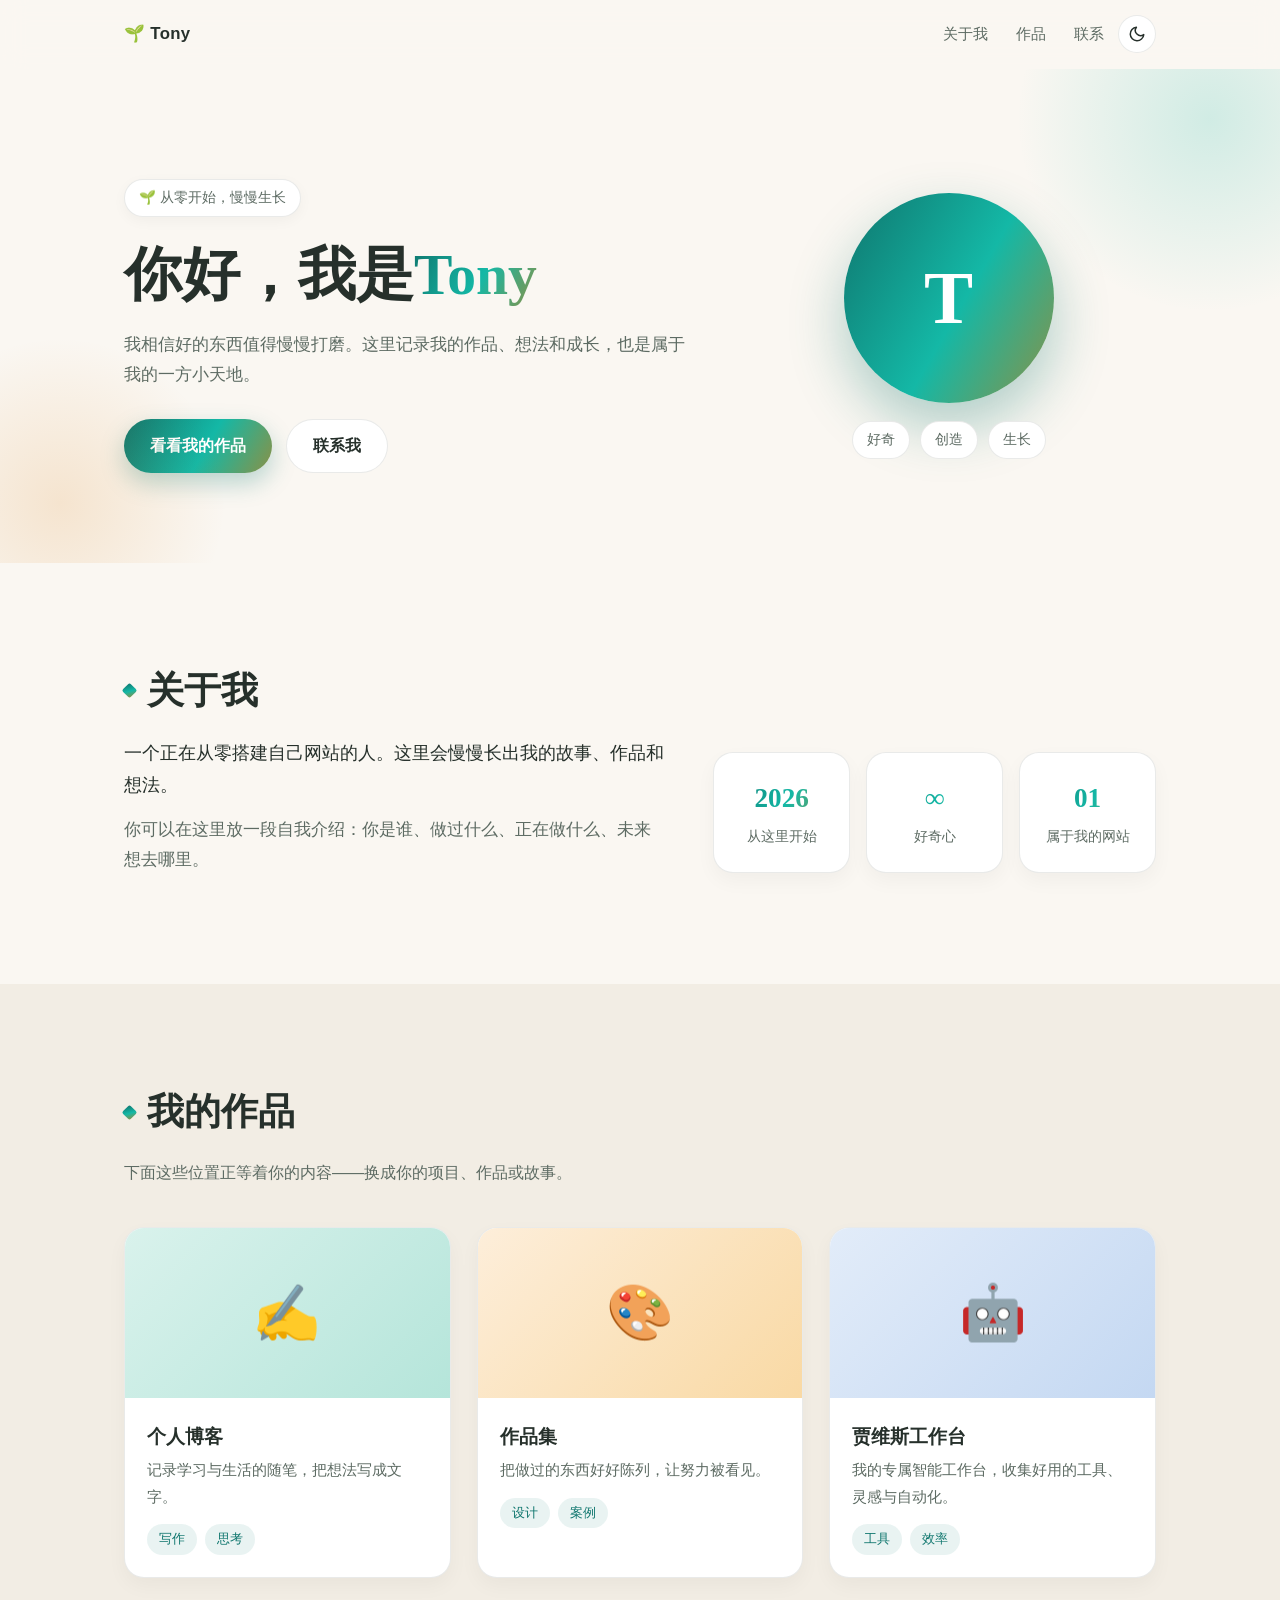
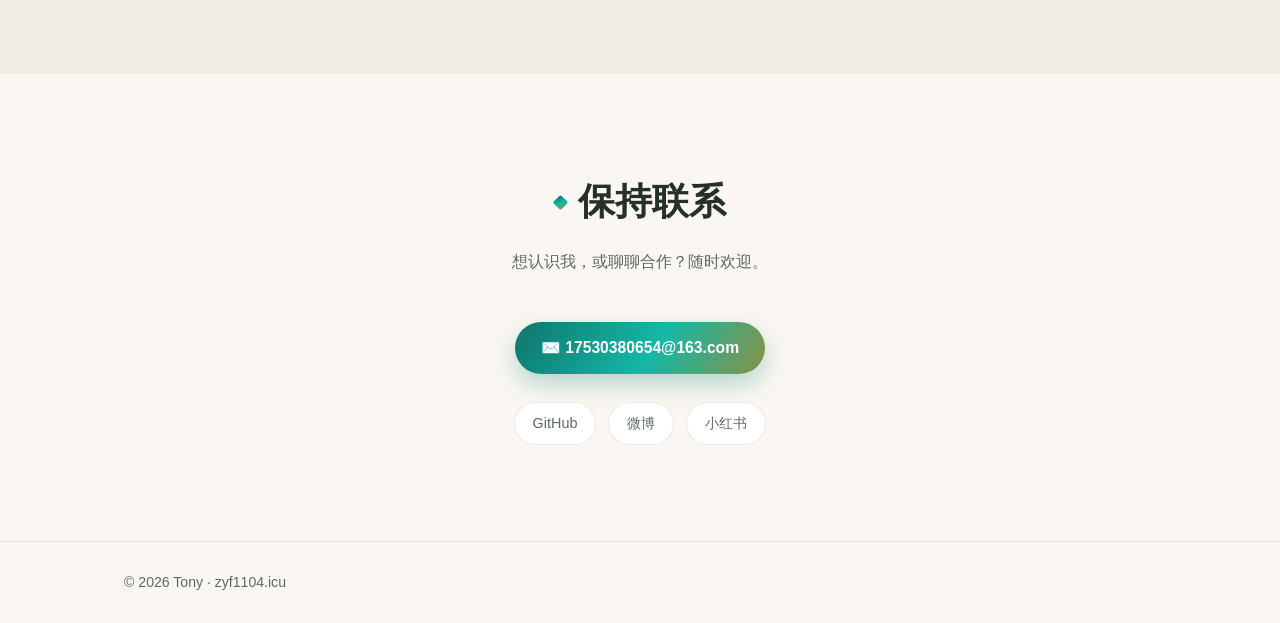
==== index.html @ 79e3e593 "init: Tony personal website" ====
<!DOCTYPE html>
<html lang="zh-CN">
<head>
  <meta charset="UTF-8" />
  <meta name="viewport" content="width=device-width, initial-scale=1.0" />
  <title>Tony · 个人主页</title>
  <meta name="description" content="你好，我是 Tony。这里是我的个人主页，记录作品、想法与成长。" />
  <link rel="icon" href="data:image/svg+xml,<svg xmlns='http://www.w3.org/2000/svg' viewBox='0 0 100 100'><text y='.9em' font-size='90'>🌱</text></svg>" />
  <link rel="stylesheet" href="css/style.css" />
  <script>
    (function () {
      var saved = localStorage.getItem("theme");
      var theme = saved || (window.matchMedia("(prefers-color-scheme: dark)").matches ? "dark" : "light");
      document.documentElement.setAttribute("data-theme", theme);
    })();
  </script>
</head>
<body>
  <header class="site-header">
    <div class="container nav-wrap">
      <a class="brand" id="brand" href="#top">🌱 Tony</a>
      <div class="nav-right">
        <nav class="nav" id="nav">
          <a href="#about">关于我</a>
          <a href="#projects">作品</a>
          <a href="#contact">联系</a>
        </nav>
        <button class="theme-toggle" id="themeToggle" aria-label="切换深浅色" title="切换深浅色">
          <svg class="icon-moon" viewBox="0 0 24 24" fill="none" stroke="currentColor" stroke-width="2" stroke-linecap="round" stroke-linejoin="round"><path d="M21 12.79A9 9 0 1 1 11.21 3 7 7 0 0 0 21 12.79z"/></svg>
          <svg class="icon-sun" viewBox="0 0 24 24" fill="none" stroke="currentColor" stroke-width="2" stroke-linecap="round" stroke-linejoin="round"><circle cx="12" cy="12" r="4"/><path d="M12 2v2M12 20v2M4.93 4.93l1.41 1.41M17.66 17.66l1.41 1.41M2 12h2M20 12h2M4.93 19.07l1.41-1.41M17.66 6.34l1.41-1.41"/></svg>
        </button>
        <button class="nav-toggle" id="navToggle" aria-label="打开菜单" aria-expanded="false">
          <span></span><span></span><span></span>
        </button>
      </div>
    </div>
  </header>

  <main id="top">
    <section class="hero">
      <div class="container hero-inner">
        <div class="hero-text">
          <p class="hero-badge" id="heroBadge">🌱 从零开始，慢慢生长</p>
          <h1 id="heroHeading">你好，我是<span class="gradient-text">Tony</span></h1>
          <p class="hero-sub" id="heroSub">我相信好的东西值得慢慢打磨。这里记录我的作品、想法和成长，也是属于我的一方小天地。</p>
          <div class="hero-actions">
            <a class="btn btn-primary" id="primaryBtn" href="#projects">看看我的作品</a>
            <a class="btn btn-ghost" id="secondaryBtn" href="#contact">联系我</a>
          </div>
        </div>
        <div class="hero-card" aria-hidden="true">
          <div class="monogram" id="monogram">T</div>
          <div class="hero-card-tags" id="heroTags">
            <span>好奇</span><span>创造</span><span>生长</span>
          </div>
        </div>
      </div>
    </section>

    <section id="about" class="section">
      <div class="container">
        <h2 class="section-title reveal" id="aboutTitle">关于我</h2>
        <div class="about-grid">
          <div class="about-text reveal" id="aboutParagraphs">
            <p>一个正在从零搭建自己网站的人。这里会慢慢长出我的故事、作品和想法。</p>
            <p>你可以在这里放一段自我介绍：你是谁、做过什么、正在做什么、未来想去哪里。</p>
          </div>
          <ul class="about-stats reveal" id="aboutStats">
            <li><strong>2026</strong><span>从这里开始</span></li>
            <li><strong>∞</strong><span>好奇心</span></li>
            <li><strong>01</strong><span>属于我的网站</span></li>
          </ul>
        </div>
      </div>
    </section>

    <section id="projects" class="section section-alt">
      <div class="container">
        <h2 class="section-title reveal" id="projectsTitle">我的作品</h2>
        <p class="section-lead reveal" id="projectsLead">下面这些位置正等着你的内容——换成你的项目、作品或故事。</p>
        <div class="projects-grid" id="projectsGrid">
          <article class="project-card reveal">
            <div class="project-cover cover-a">✍️</div>
            <h3>个人博客</h3>
            <p>记录学习与生活的随笔，把想法写成文字。</p>
            <ul class="tags"><li>写作</li><li>思考</li></ul>
          </article>
          <article class="project-card reveal">
            <div class="project-cover cover-b">🎨</div>
            <h3>作品集</h3>
            <p>把做过的东西好好陈列，让努力被看见。</p>
            <ul class="tags"><li>设计</li><li>案例</li></ul>
          </article>
          <article class="project-card reveal">
            <div class="project-cover cover-c">🤖</div>
            <h3>贾维斯工作台</h3>
            <p>我的专属智能工作台，收集好用的工具、灵感与自动化。</p>
            <ul class="tags"><li>工具</li><li>效率</li></ul>
          </article>
        </div>
      </div>
    </section>

    <section id="contact" class="section">
      <div class="container contact-inner">
        <h2 class="section-title reveal" id="contactTitle">保持联系</h2>
        <p class="section-lead reveal" id="contactLead">想认识我，或聊聊合作？随时欢迎。</p>
        <a class="btn btn-primary reveal" id="contactEmail" href="mailto:17530380654@163.com">✉️ 17530380654@163.com</a>
        <div class="socials reveal" id="socials">
          <a href="#" class="chip">GitHub</a>
          <a href="#" class="chip">微博</a>
          <a href="#" class="chip">小红书</a>
        </div>
      </div>
    </section>
  </main>

  <footer class="site-footer">
    <div class="container">
      <p>© <span id="year">2026</span> <span id="copyrightText">Tony · zyf1104.icu</span></p>
      <button class="back-top" id="backTop" aria-label="回到顶部">↑</button>
    </div>
  </footer>

  <script src="js/main.js"></script>
</body>
</html>
---- css/style.css ----
/* ===== 基础 ===== */
* {
  margin: 0;
  padding: 0;
  box-sizing: border-box;
}

:root {
  --bg: #faf7f2;
  --bg-alt: #f2ede4;
  --card: #ffffff;
  --text: #26302b;
  --text-soft: #5d6b63;
  --accent: #0f766e;
  --grad: linear-gradient(120deg, #0f766e 0%, #14b8a6 55%, #d97706 130%);
  --line: rgba(38, 48, 43, 0.1);
  --shadow: 0 18px 45px rgba(38, 48, 43, 0.12);
  --radius: 20px;
  --serif: "Noto Serif SC", "Songti SC", "SimSun", "STSong", serif;
  --sans: "PingFang SC", "Hiragino Sans GB", "Microsoft YaHei", "Noto Sans SC", "Helvetica Neue", Arial, sans-serif;
}

[data-theme="dark"] {
  --bg: #10181a;
  --bg-alt: #162124;
  --card: #1b2729;
  --text: #e8efe9;
  --text-soft: #a8b8ae;
  --line: rgba(232, 239, 233, 0.12);
  --shadow: 0 18px 45px rgba(0, 0, 0, 0.35);
}

html {
  scroll-behavior: smooth;
}

body {
  font-family: var(--sans);
  background: var(--bg);
  color: var(--text);
  line-height: 1.75;
  transition: background 0.3s ease, color 0.3s ease;
}

img {
  max-width: 100%;
  display: block;
}

a {
  color: inherit;
  text-decoration: none;
}

ul {
  list-style: none;
}

::selection {
  background: var(--accent);
  color: #fff;
}

.container {
  max-width: 1080px;
  margin: 0 auto;
  padding: 0 24px;
}

/* ===== 顶部导航 ===== */
.site-header {
  position: sticky;
  top: 0;
  z-index: 50;
  background: color-mix(in srgb, var(--bg) 82%, transparent);
  -webkit-backdrop-filter: blur(12px);
  backdrop-filter: blur(12px);
  border-bottom: 1px solid transparent;
  transition: border-color 0.3s ease, box-shadow 0.3s ease;
}

.site-header.scrolled {
  border-bottom-color: var(--line);
  box-shadow: 0 6px 24px rgba(0, 0, 0, 0.05);
}

.nav-wrap {
  display: flex;
  align-items: center;
  justify-content: space-between;
  height: 68px;
}

.brand {
  font-weight: 700;
  font-size: 1.05rem;
  letter-spacing: 0.02em;
}

.brand:hover {
  color: var(--accent);
}

.nav-right {
  display: flex;
  align-items: center;
  gap: 14px;
}

.nav {
  display: flex;
  gap: 28px;
}

.nav a {
  position: relative;
  font-size: 0.95rem;
  color: var(--text-soft);
  transition: color 0.2s;
}

.nav a:hover {
  color: var(--accent);
}

.nav a::after {
  content: "";
  position: absolute;
  left: 0;
  bottom: -4px;
  width: 0;
  height: 2px;
  border-radius: 2px;
  background: var(--grad);
  transition: width 0.25s ease;
}

.nav a:hover::after {
  width: 100%;
}

.theme-toggle {
  width: 38px;
  height: 38px;
  border-radius: 50%;
  border: 1px solid var(--line);
  background: var(--card);
  color: var(--text);
  display: grid;
  place-items: center;
  cursor: pointer;
  transition: transform 0.2s, border-color 0.2s;
}

.theme-toggle:hover {
  transform: rotate(20deg);
  border-color: var(--accent);
}

.theme-toggle svg {
  width: 18px;
  height: 18px;
}

[data-theme="light"] .icon-sun {
  display: none;
}

[data-theme="dark"] .icon-moon {
  display: none;
}

.nav-toggle {
  display: none;
  width: 38px;
  height: 38px;
  border: 1px solid var(--line);
  border-radius: 10px;
  background: var(--card);
  cursor: pointer;
  flex-direction: column;
  align-items: center;
  justify-content: center;
  gap: 4px;
}

.nav-toggle span {
  width: 16px;
  height: 2px;
  border-radius: 2px;
  background: var(--text);
  transition: transform 0.25s ease, opacity 0.25s ease;
}

.nav-toggle.open span:nth-child(1) {
  transform: translateY(6px) rotate(45deg);
}

.nav-toggle.open span:nth-child(2) {
  opacity: 0;
}

.nav-toggle.open span:nth-child(3) {
  transform: translateY(-6px) rotate(-45deg);
}

/* ===== 首屏 ===== */
.hero {
  padding: 110px 0 90px;
  position: relative;
  overflow: hidden;
}

.hero::before {
  content: "";
  position: absolute;
  top: -160px;
  right: -140px;
  width: 420px;
  height: 420px;
  border-radius: 50%;
  background: radial-gradient(circle, rgba(20, 184, 166, 0.18), transparent 65%);
  pointer-events: none;
}

.hero::after {
  content: "";
  position: absolute;
  bottom: -120px;
  left: -120px;
  width: 360px;
  height: 360px;
  border-radius: 50%;
  background: radial-gradient(circle, rgba(217, 119, 6, 0.15), transparent 65%);
  pointer-events: none;
}

.hero-inner {
  display: grid;
  grid-template-columns: 1.15fr 0.85fr;
  gap: 56px;
  align-items: center;
  position: relative;
}

.hero-badge {
  display: inline-flex;
  align-items: center;
  gap: 8px;
  padding: 6px 14px;
  border-radius: 999px;
  background: var(--card);
  border: 1px solid var(--line);
  font-size: 0.85rem;
  color: var(--text-soft);
  box-shadow: 0 4px 14px rgba(0, 0, 0, 0.04);
}

.hero h1 {
  font-family: var(--serif);
  font-size: clamp(2.4rem, 5vw, 3.6rem);
  font-weight: 700;
  line-height: 1.25;
  margin: 22px 0 18px;
}

.gradient-text {
  background: var(--grad);
  -webkit-background-clip: text;
  background-clip: text;
  color: transparent;
}

.hero-sub {
  color: var(--text-soft);
  font-size: 1.08rem;
  max-width: 34em;
}

.hero-actions {
  display: flex;
  gap: 14px;
  margin-top: 30px;
  flex-wrap: wrap;
}

.btn {
  display: inline-flex;
  align-items: center;
  gap: 8px;
  padding: 12px 26px;
  border-radius: 999px;
  font-size: 0.98rem;
  font-weight: 600;
  transition: transform 0.2s ease, box-shadow 0.2s ease, background 0.2s ease, color 0.2s ease;
}

.btn-primary {
  background: var(--grad);
  color: #fff;
  box-shadow: 0 10px 24px rgba(15, 118, 110, 0.28);
}

.btn-primary:hover {
  transform: translateY(-2px);
  box-shadow: 0 14px 30px rgba(15, 118, 110, 0.34);
}

.btn-ghost {
  border: 1px solid var(--line);
  color: var(--text);
  background: var(--card);
}

.btn-ghost:hover {
  transform: translateY(-2px);
  border-color: var(--accent);
  color: var(--accent);
}

.hero-card {
  display: flex;
  flex-direction: column;
  align-items: center;
  gap: 18px;
}

.monogram {
  width: 210px;
  height: 210px;
  border-radius: 50%;
  background: var(--grad);
  color: #fff;
  font-family: var(--serif);
  font-size: 4.6rem;
  font-weight: 700;
  display: grid;
  place-items: center;
  box-shadow: 0 24px 55px rgba(15, 118, 110, 0.32);
  animation: float 6s ease-in-out infinite;
}

@keyframes float {
  0%, 100% {
    transform: translateY(0);
  }
  50% {
    transform: translateY(-12px);
  }
}

.hero-card-tags {
  display: flex;
  gap: 10px;
}

.hero-card-tags span {
  padding: 6px 14px;
  border-radius: 999px;
  background: var(--card);
  border: 1px solid var(--line);
  font-size: 0.85rem;
  color: var(--text-soft);
}

/* ===== 通用区块 ===== */
.section {
  padding: 96px 0;
}

.section-alt {
  background: var(--bg-alt);
}

.section-title {
  font-family: var(--serif);
  font-size: clamp(1.7rem, 3.4vw, 2.3rem);
  margin-bottom: 14px;
  display: flex;
  align-items: center;
  gap: 12px;
}

.section-title::before {
  content: "";
  width: 11px;
  height: 11px;
  border-radius: 2px;
  background: var(--grad);
  transform: rotate(45deg);
  flex-shrink: 0;
}

.section-lead {
  color: var(--text-soft);
  max-width: 46em;
  margin-bottom: 40px;
}

/* ===== 关于我 ===== */
.about-grid {
  display: grid;
  grid-template-columns: 1.1fr 0.9fr;
  gap: 48px;
  align-items: center;
}

.about-text p {
  margin-bottom: 14px;
  color: var(--text-soft);
  font-size: 1.05rem;
}

.about-text p:first-child {
  color: var(--text);
  font-size: 1.15rem;
}

.about-stats {
  display: grid;
  grid-template-columns: repeat(3, 1fr);
  gap: 16px;
}

.about-stats li {
  background: var(--card);
  border: 1px solid var(--line);
  border-radius: var(--radius);
  padding: 22px 14px;
  text-align: center;
  box-shadow: 0 8px 20px rgba(0, 0, 0, 0.04);
}

.about-stats strong {
  display: block;
  font-family: var(--serif);
  font-size: 1.7rem;
  background: var(--grad);
  -webkit-background-clip: text;
  background-clip: text;
  color: transparent;
}

.about-stats span {
  font-size: 0.86rem;
  color: var(--text-soft);
}

/* ===== 作品 ===== */
.projects-grid {
  display: grid;
  grid-template-columns: repeat(auto-fit, minmax(270px, 1fr));
  gap: 26px;
}

.project-card {
  background: var(--card);
  border: 1px solid var(--line);
  border-radius: var(--radius);
  overflow: hidden;
  box-shadow: 0 8px 20px rgba(0, 0, 0, 0.04);
  transition: transform 0.25s ease, box-shadow 0.25s ease;
}

.project-card:hover {
  transform: translateY(-6px);
  box-shadow: var(--shadow);
}

.project-cover {
  height: 170px;
  display: grid;
  place-items: center;
  font-size: 3.4rem;
}

.cover-a {
  background: linear-gradient(135deg, #d9f2ec, #b5e5da);
}

.cover-b {
  background: linear-gradient(135deg, #fdeeda, #f9d9a4);
}

.cover-c {
  background: linear-gradient(135deg, #e2ecf9, #c4d8f2);
}

.project-card h3 {
  padding: 22px 22px 4px;
  font-family: var(--serif);
  font-size: 1.2rem;
}

.project-card p {
  padding: 0 22px;
  color: var(--text-soft);
  font-size: 0.95rem;
}

.tags {
  display: flex;
  gap: 8px;
  padding: 14px 22px 22px;
  flex-wrap: wrap;
}

.tags li {
  font-size: 0.8rem;
  color: var(--accent);
  background: rgba(15, 118, 110, 0.09);
  padding: 4px 12px;
  border-radius: 999px;
}

/* ===== 联系 ===== */
.contact-inner {
  text-align: center;
}

.contact-inner .section-title {
  justify-content: center;
}

.contact-inner .section-lead {
  margin-left: auto;
  margin-right: auto;
}

.contact-inner .btn {
  margin-top: 6px;
}

.socials {
  display: flex;
  justify-content: center;
  gap: 12px;
  margin-top: 28px;
  flex-wrap: wrap;
}

.chip {
  padding: 8px 18px;
  border-radius: 999px;
  border: 1px solid var(--line);
  background: var(--card);
  color: var(--text-soft);
  font-size: 0.9rem;
  transition: color 0.2s, border-color 0.2s, transform 0.2s;
}

.chip:hover {
  color: var(--accent);
  border-color: var(--accent);
  transform: translateY(-2px);
}

/* ===== 页脚与回到顶部 ===== */
.site-footer {
  border-top: 1px solid var(--line);
  padding: 28px 0;
}

.site-footer .container {
  display: flex;
  align-items: center;
  justify-content: space-between;
  gap: 16px;
  flex-wrap: wrap;
}

.site-footer p {
  color: var(--text-soft);
  font-size: 0.88rem;
}

.back-top {
  position: fixed;
  right: 26px;
  bottom: 26px;
  width: 46px;
  height: 46px;
  border-radius: 50%;
  border: none;
  background: var(--grad);
  color: #fff;
  font-size: 1.15rem;
  cursor: pointer;
  box-shadow: 0 10px 24px rgba(15, 118, 110, 0.3);
  opacity: 0;
  transform: translateY(12px);
  pointer-events: none;
  transition: opacity 0.25s ease, transform 0.25s ease;
  z-index: 40;
}

.back-top.show {
  opacity: 1;
  transform: translateY(0);
  pointer-events: auto;
}

.back-top:hover {
  transform: translateY(-3px);
}

/* ===== 滚动浮现动画 ===== */
.reveal {
  opacity: 0;
  transform: translateY(22px);
  transition: opacity 0.7s ease, transform 0.7s ease;
}

.reveal.visible {
  opacity: 1;
  transform: none;
}

.preview-mode .reveal {
  opacity: 1;
  transform: none;
  transition: none;
}

/* ===== 移动端适配 ===== */
@media (max-width: 820px) {
  .nav-toggle {
    display: flex;
  }

  .nav {
    position: absolute;
    top: 68px;
    left: 0;
    right: 0;
    flex-direction: column;
    gap: 0;
    background: var(--bg);
    border-bottom: 1px solid var(--line);
    padding: 10px 24px 18px;
    display: none;
  }

  .nav.open {
    display: flex;
  }

  .nav a {
    padding: 12px 4px;
    border-bottom: 1px solid var(--line);
  }

  .nav a:last-child {
    border-bottom: none;
  }

  .hero {
    padding: 80px 0 70px;
  }

  .hero-inner {
    grid-template-columns: 1fr;
    gap: 44px;
    text-align: center;
  }

  .hero-actions,
  .hero-card-tags {
    justify-content: center;
  }

  .monogram {
    width: 160px;
    height: 160px;
    font-size: 3.4rem;
  }

  .about-grid {
    grid-template-columns: 1fr;
    gap: 32px;
  }

  .about-stats {
    grid-template-columns: repeat(3, 1fr);
  }

  .section {
    padding: 72px 0;
  }
}

@media (max-width: 480px) {
  .about-stats {
    grid-template-columns: 1fr;
  }

  .hero-actions .btn {
    width: 100%;
    justify-content: center;
  }
}
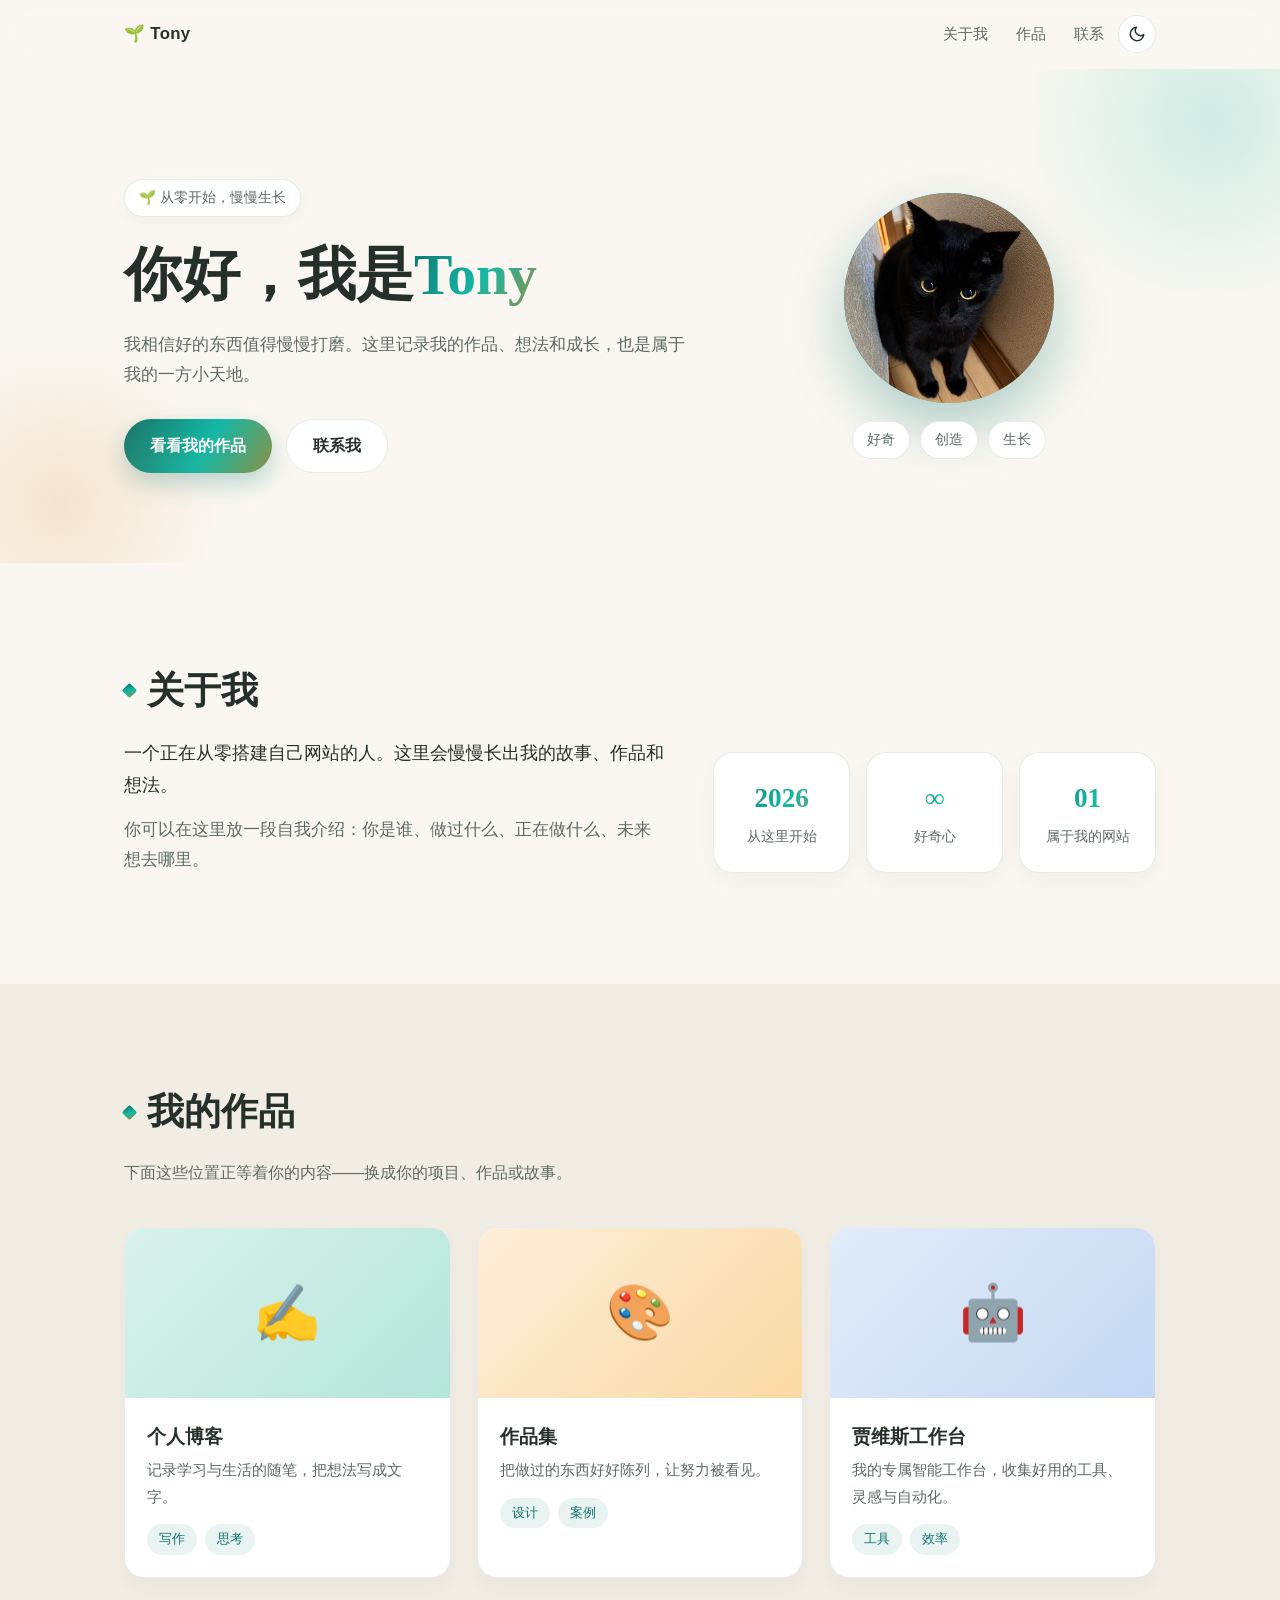
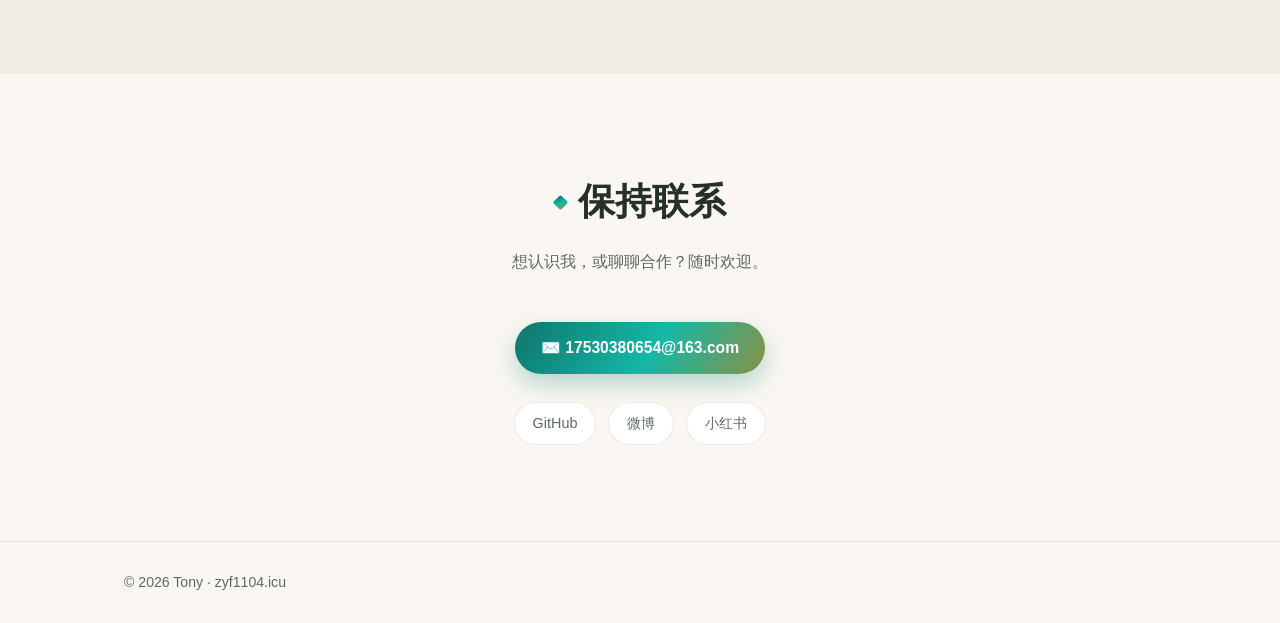
==== commit 23b03e61: "add avatar image to hero" ====
--- a/index.html
+++ b/index.html
@@ -49,7 +49,7 @@
           </div>
         </div>
         <div class="hero-card" aria-hidden="true">
-          <div class="monogram" id="monogram">T</div>
+          <div class="monogram" id="monogram"><img src="images/avatar.png" alt="Tony 的头像" /></div>
           <div class="hero-card-tags" id="heroTags">
             <span>好奇</span><span>创造</span><span>生长</span>
           </div>
--- a/css/style.css
+++ b/css/style.css
@@ -338,6 +338,13 @@
   place-items: center;
   box-shadow: 0 24px 55px rgba(15, 118, 110, 0.32);
   animation: float 6s ease-in-out infinite;
+}
+
+.monogram img {
+  width: 100%;
+  height: 100%;
+  border-radius: 50%;
+  object-fit: cover;
 }
 
 @keyframes float {
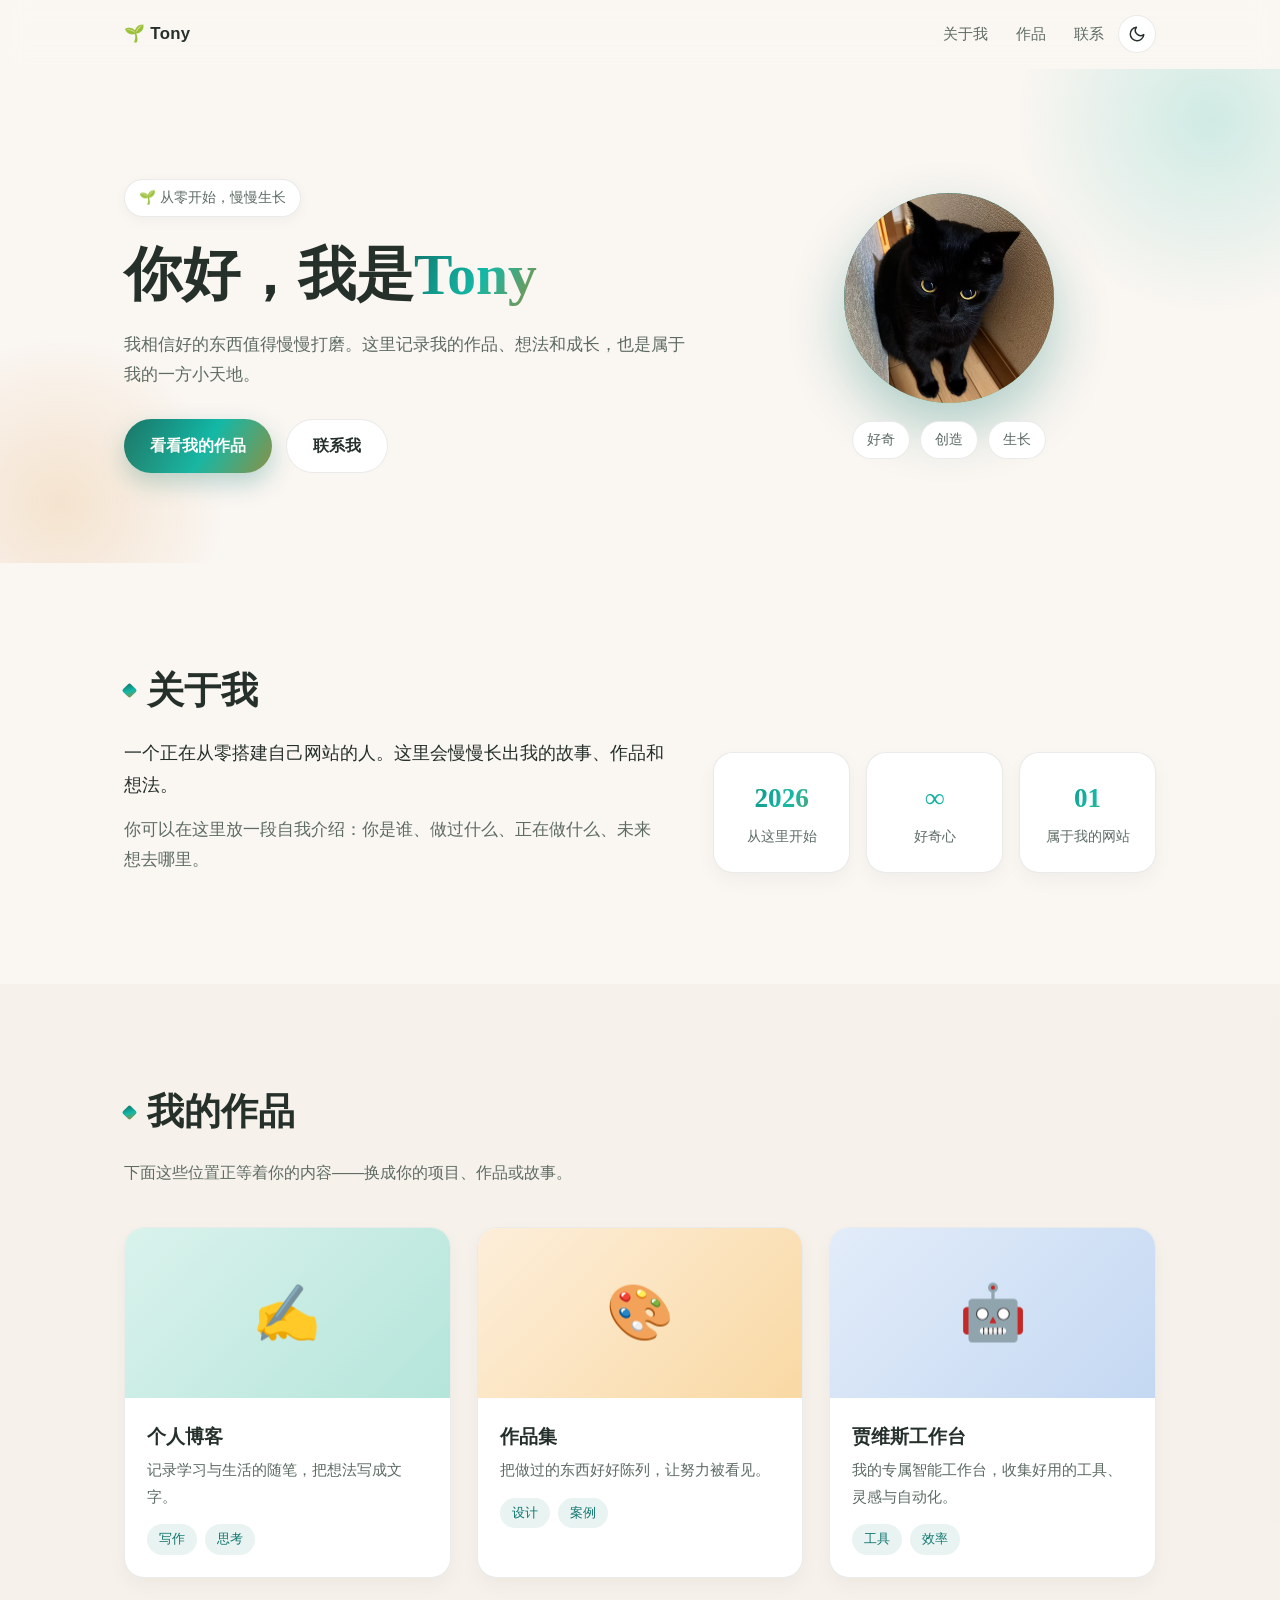
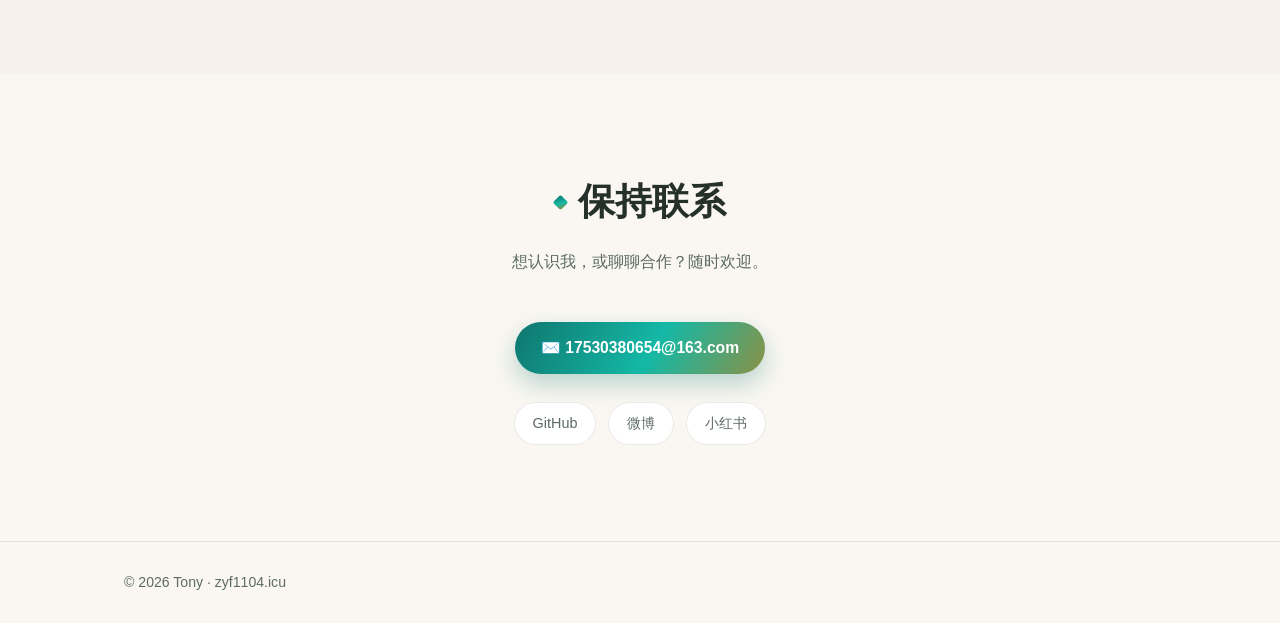
==== commit 94826871: "add background carousel" ====
--- a/index.html
+++ b/index.html
@@ -16,6 +16,13 @@
   </script>
 </head>
 <body>
+  <div class="bg-carousel" id="bgCarousel" aria-hidden="true">
+    <div class="bg-slide active" style="background-image: url('images/bg-1.jpg')"></div>
+    <div class="bg-slide" style="background-image: url('images/bg-2.jpg')"></div>
+    <div class="bg-slide" style="background-image: url('images/bg-3.jpg')"></div>
+  </div>
+  <div class="bg-overlay" aria-hidden="true"></div>
+
   <header class="site-header">
     <div class="container nav-wrap">
       <a class="brand" id="brand" href="#top">🌱 Tony</a>
--- a/css/style.css
+++ b/css/style.css
@@ -31,15 +31,48 @@
 }
 
 html {
+  background: var(--bg);
   scroll-behavior: smooth;
 }
 
 body {
   font-family: var(--sans);
-  background: var(--bg);
+  background: transparent;
   color: var(--text);
   line-height: 1.75;
   transition: background 0.3s ease, color 0.3s ease;
+}
+
+/* ===== 背景轮播 ===== */
+.bg-carousel {
+  position: fixed;
+  inset: 0;
+  z-index: -1;
+  overflow: hidden;
+}
+
+.bg-slide {
+  position: absolute;
+  inset: 0;
+  background-size: cover;
+  background-position: center;
+  opacity: 0;
+  transition: opacity 1.6s ease;
+}
+
+.bg-slide.active {
+  opacity: 1;
+}
+
+.bg-overlay {
+  position: fixed;
+  inset: 0;
+  z-index: -1;
+  background: rgba(250, 247, 242, 0.78);
+}
+
+[data-theme="dark"] .bg-overlay {
+  background: rgba(16, 24, 26, 0.84);
 }
 
 img {
@@ -376,7 +409,11 @@
 }
 
 .section-alt {
-  background: var(--bg-alt);
+  background: rgba(242, 237, 228, 0.55);
+}
+
+[data-theme="dark"] .section-alt {
+  background: rgba(22, 33, 36, 0.72);
 }
 
 .section-title {
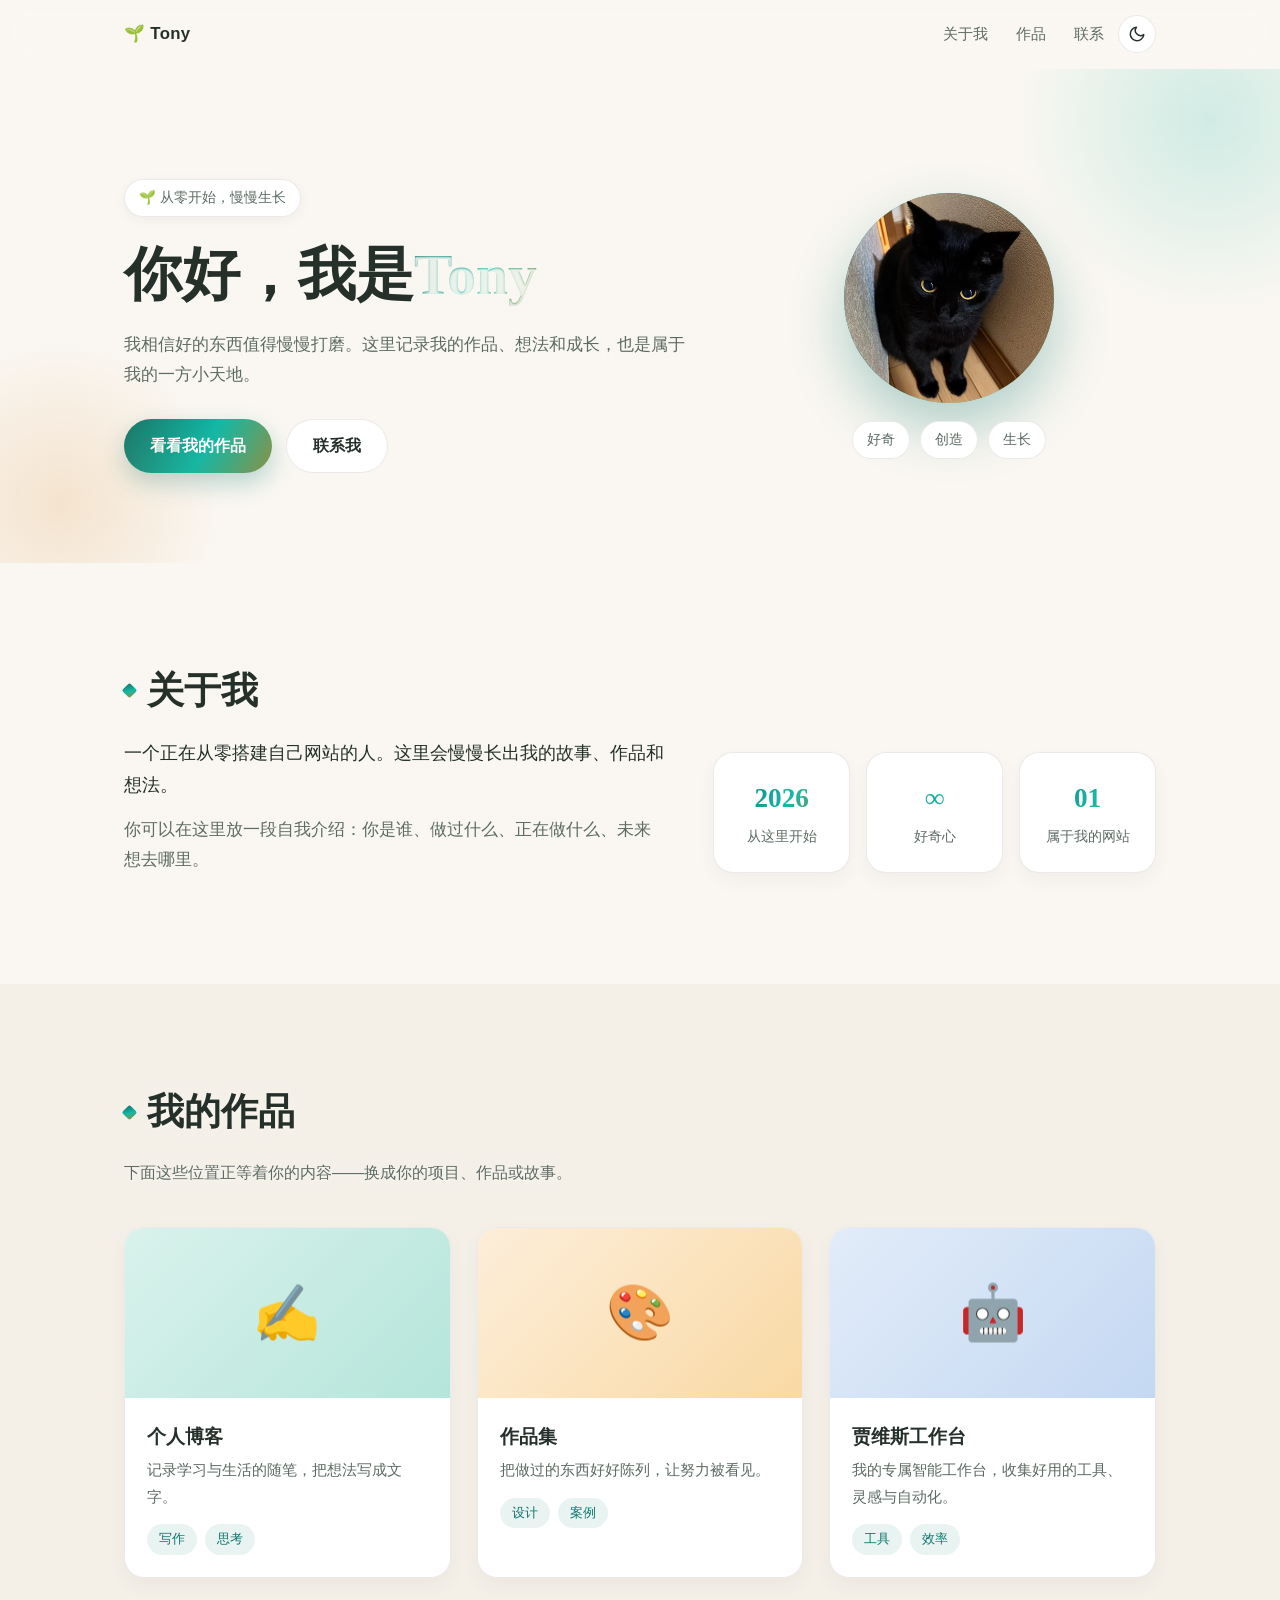
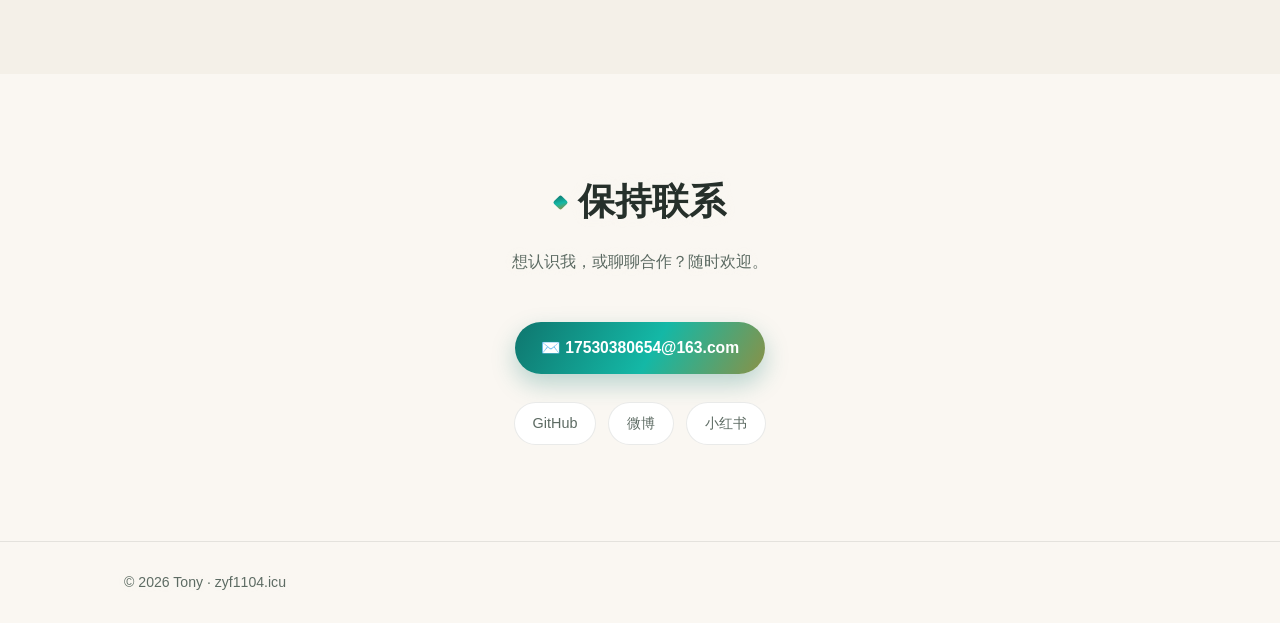
==== commit 3214e542: "remove bg overlay, add text shadows, bump cache version" ====
--- a/index.html
+++ b/index.html
@@ -6,7 +6,7 @@
   <title>Tony · 个人主页</title>
   <meta name="description" content="你好，我是 Tony。这里是我的个人主页，记录作品、想法与成长。" />
   <link rel="icon" href="data:image/svg+xml,<svg xmlns='http://www.w3.org/2000/svg' viewBox='0 0 100 100'><text y='.9em' font-size='90'>🌱</text></svg>" />
-  <link rel="stylesheet" href="css/style.css" />
+  <link rel="stylesheet" href="css/style.css?v=3" />
   <script>
     (function () {
       var saved = localStorage.getItem("theme");
@@ -21,8 +21,6 @@
     <div class="bg-slide" style="background-image: url('images/bg-2.jpg')"></div>
     <div class="bg-slide" style="background-image: url('images/bg-3.jpg')"></div>
   </div>
-  <div class="bg-overlay" aria-hidden="true"></div>
-
   <header class="site-header">
     <div class="container nav-wrap">
       <a class="brand" id="brand" href="#top">🌱 Tony</a>
@@ -129,6 +127,6 @@
     </div>
   </footer>
 
-  <script src="js/main.js"></script>
+  <script src="js/main.js?v=3"></script>
 </body>
 </html>
--- a/css/style.css
+++ b/css/style.css
@@ -64,17 +64,6 @@
   opacity: 1;
 }
 
-.bg-overlay {
-  position: fixed;
-  inset: 0;
-  z-index: -1;
-  background: rgba(250, 247, 242, 0.78);
-}
-
-[data-theme="dark"] .bg-overlay {
-  background: rgba(16, 24, 26, 0.84);
-}
-
 img {
   max-width: 100%;
   display: block;
@@ -409,11 +398,32 @@
 }
 
 .section-alt {
-  background: rgba(242, 237, 228, 0.55);
+  background: rgba(242, 237, 228, 0.72);
 }
 
 [data-theme="dark"] .section-alt {
-  background: rgba(22, 33, 36, 0.72);
+  background: rgba(22, 33, 36, 0.8);
+}
+
+/* 背景图上的文字可读性（柔和光影，不遮图） */
+.hero h1,
+.hero-sub,
+.section-title,
+.section-lead,
+.about-text p,
+.contact-inner .section-lead,
+.site-footer p {
+  text-shadow: 0 1px 2px rgba(250, 247, 242, 0.9), 0 0 14px rgba(250, 247, 242, 0.55);
+}
+
+[data-theme="dark"] .hero h1,
+[data-theme="dark"] .hero-sub,
+[data-theme="dark"] .section-title,
+[data-theme="dark"] .section-lead,
+[data-theme="dark"] .about-text p,
+[data-theme="dark"] .contact-inner .section-lead,
+[data-theme="dark"] .site-footer p {
+  text-shadow: 0 1px 3px rgba(0, 0, 0, 0.75), 0 0 14px rgba(0, 0, 0, 0.45);
 }
 
 .section-title {
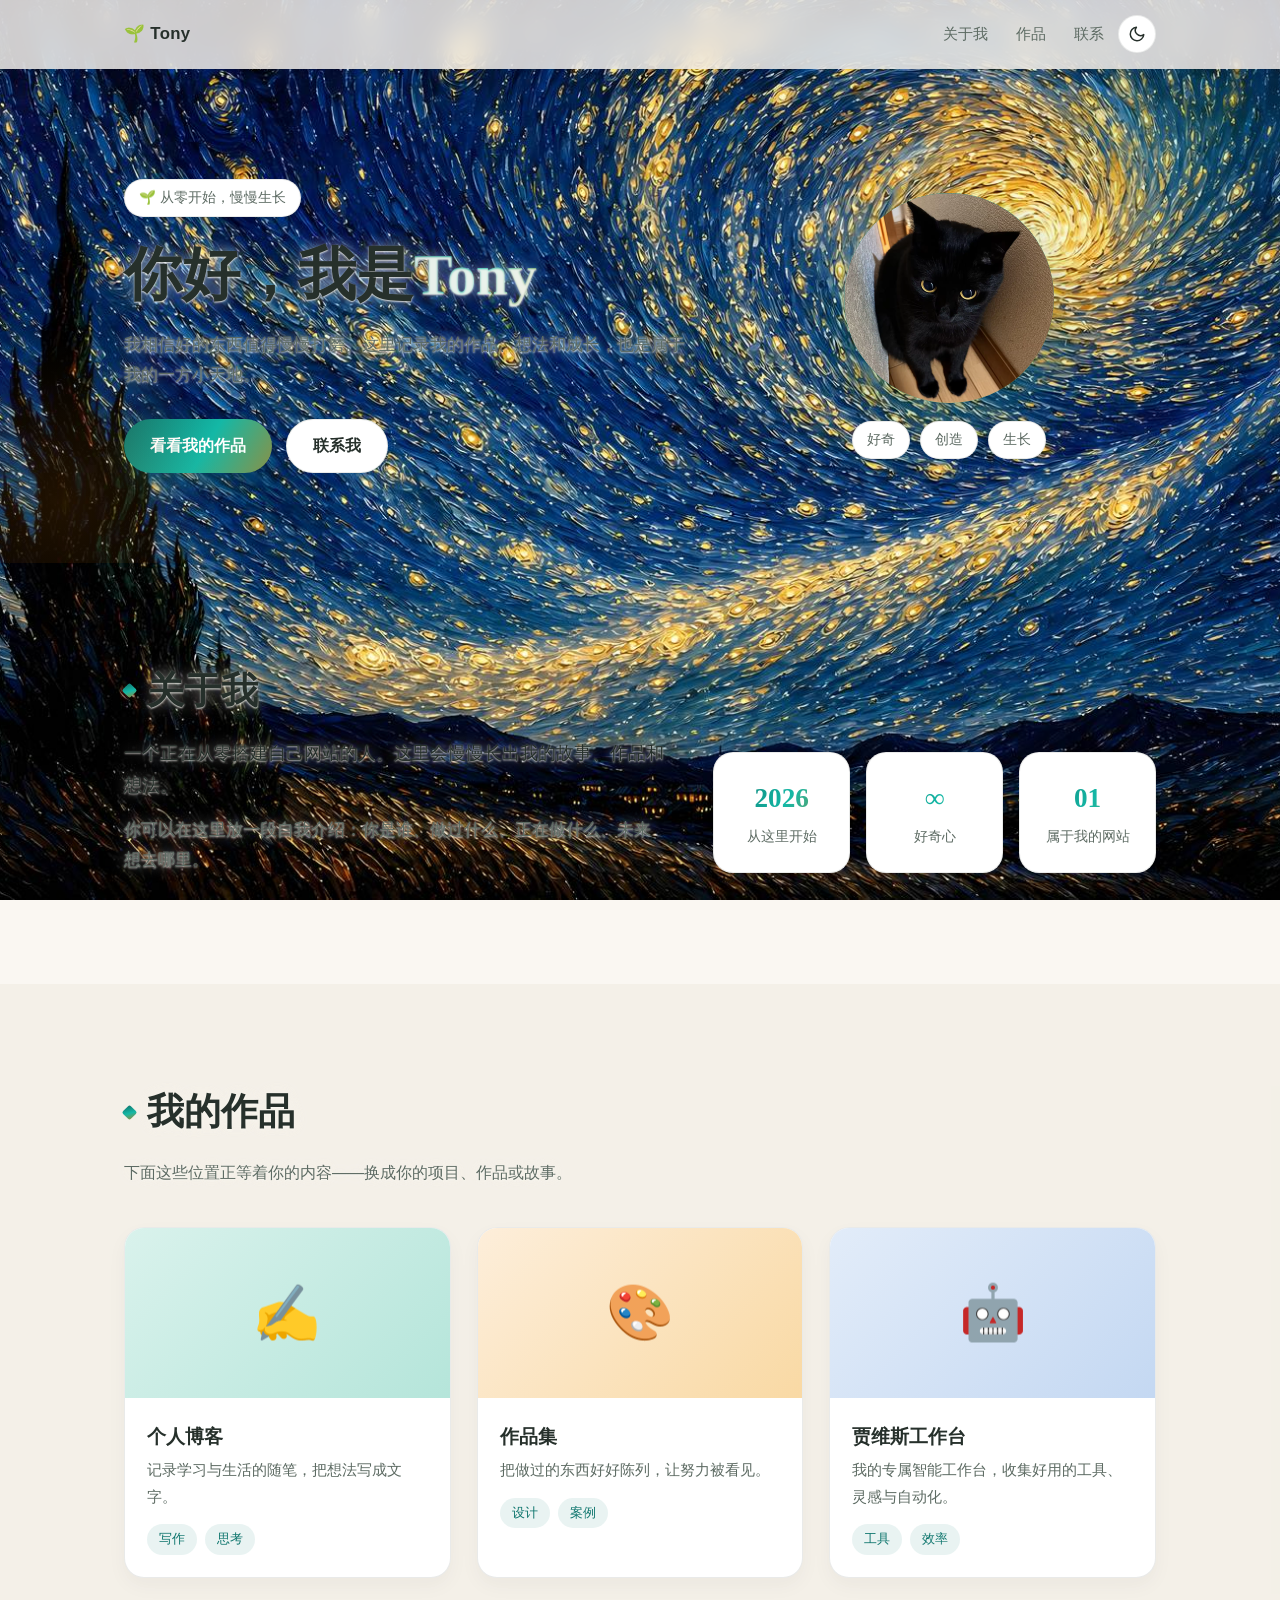
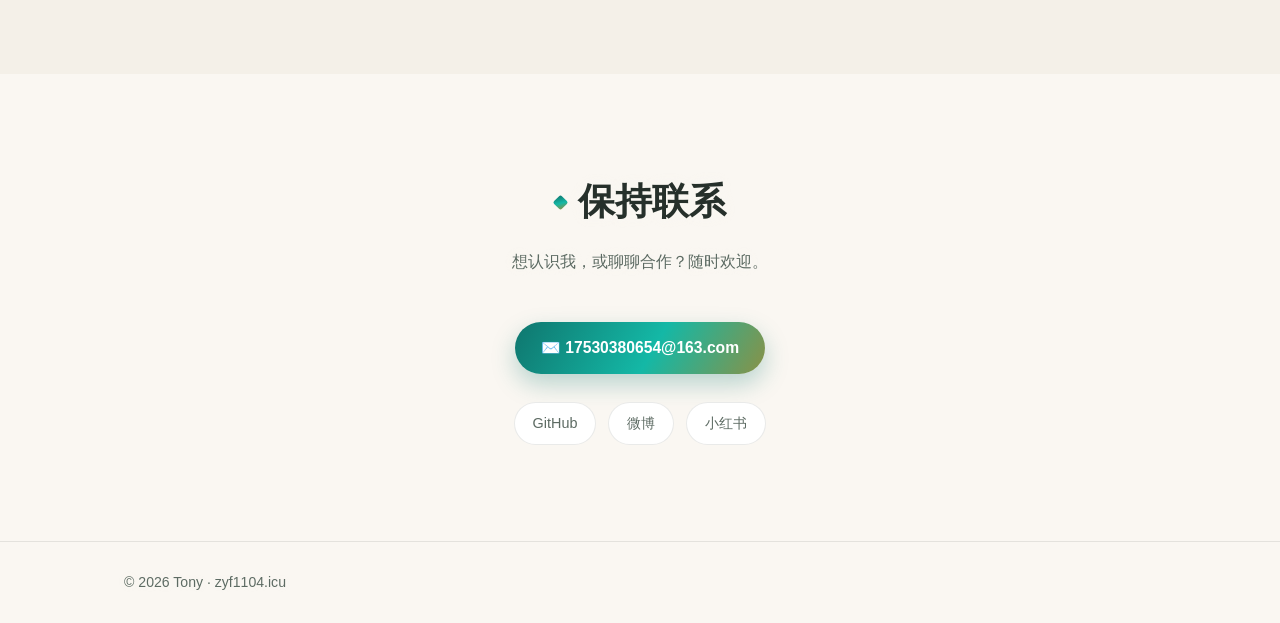
==== commit 62ecd28e: "fix carousel background rendering, 60s interval, smaller images" ====
--- a/index.html
+++ b/index.html
@@ -6,7 +6,10 @@
   <title>Tony · 个人主页</title>
   <meta name="description" content="你好，我是 Tony。这里是我的个人主页，记录作品、想法与成长。" />
   <link rel="icon" href="data:image/svg+xml,<svg xmlns='http://www.w3.org/2000/svg' viewBox='0 0 100 100'><text y='.9em' font-size='90'>🌱</text></svg>" />
-  <link rel="stylesheet" href="css/style.css?v=3" />
+  <link rel="stylesheet" href="css/style.css?v=4" />
+  <link rel="preload" as="image" href="images/bg-1.jpg" />
+  <link rel="preload" as="image" href="images/bg-2.jpg" />
+  <link rel="preload" as="image" href="images/bg-3.jpg" />
   <script>
     (function () {
       var saved = localStorage.getItem("theme");
@@ -127,6 +130,6 @@
     </div>
   </footer>
 
-  <script src="js/main.js?v=3"></script>
+  <script src="js/main.js?v=4"></script>
 </body>
 </html>
--- a/css/style.css
+++ b/css/style.css
@@ -47,7 +47,7 @@
 .bg-carousel {
   position: fixed;
   inset: 0;
-  z-index: -1;
+  z-index: 0;
   overflow: hidden;
 }
 
@@ -62,6 +62,16 @@
 
 .bg-slide.active {
   opacity: 1;
+}
+
+main {
+  position: relative;
+  z-index: 1;
+}
+
+.site-footer {
+  position: relative;
+  z-index: 1;
 }
 
 img {
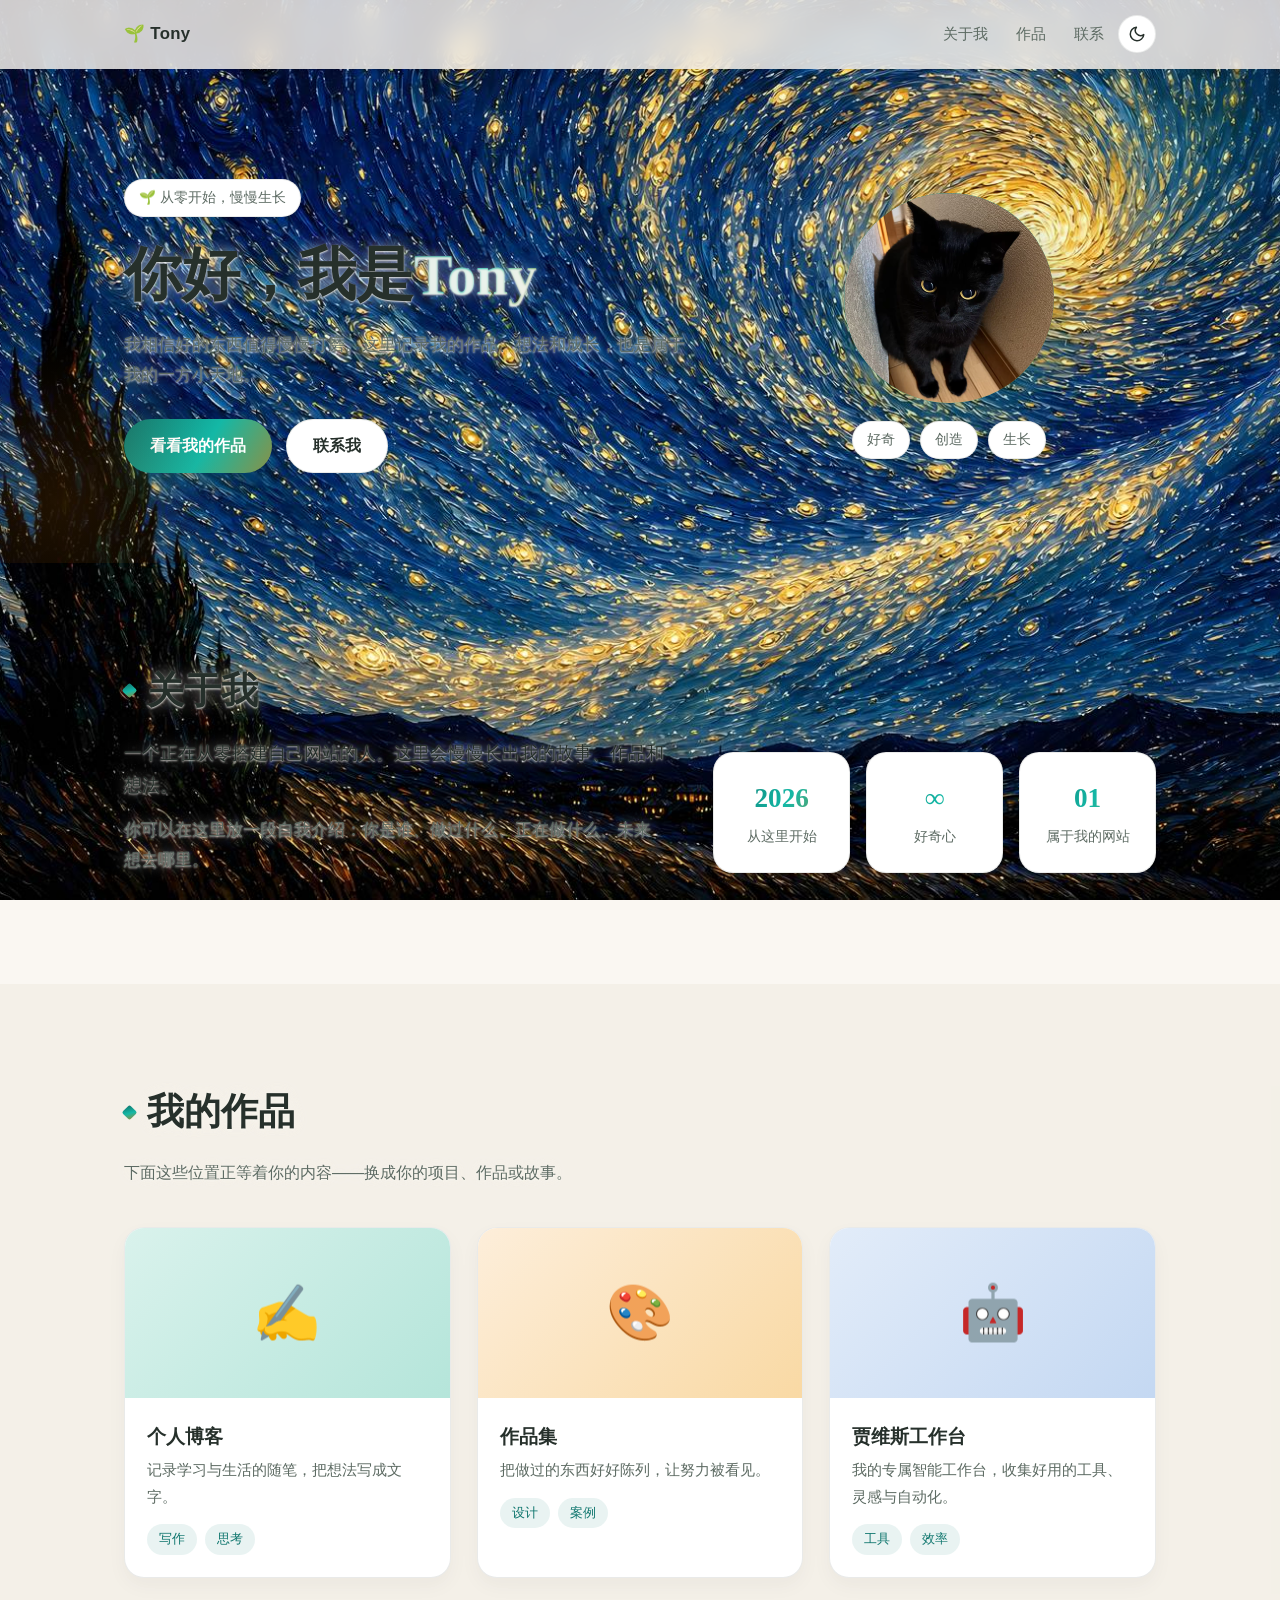
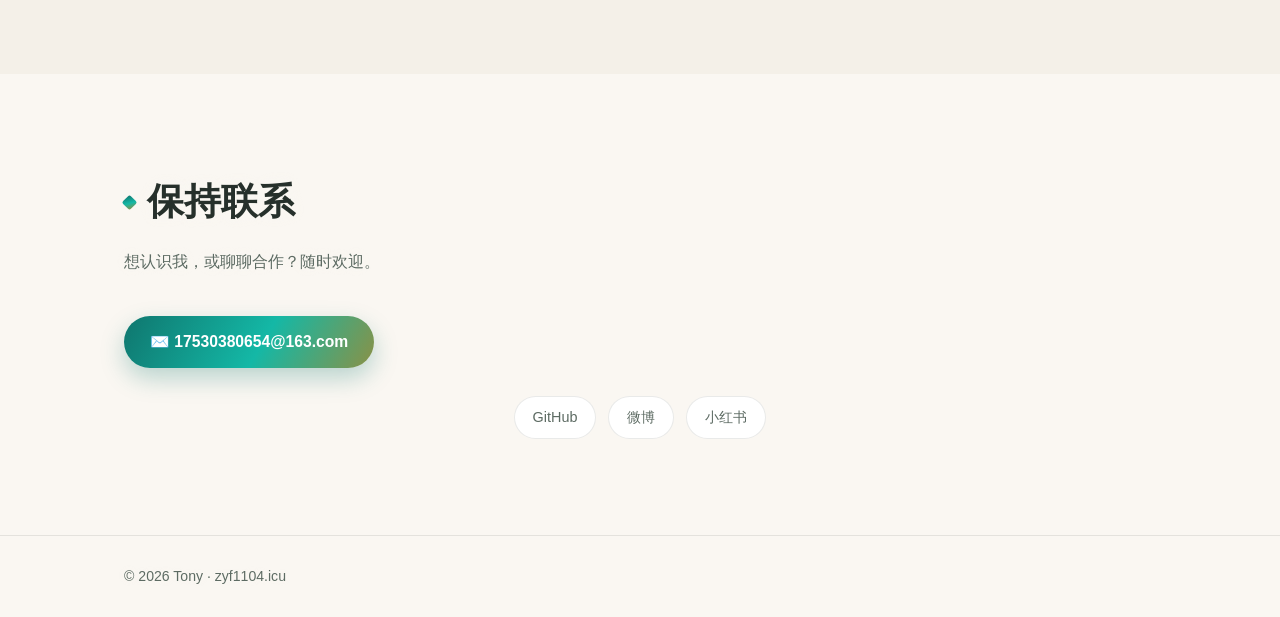
==== commit 74041618: "添加 Cloudflare Web Analytics 统计代码" ====
--- a/index.html
+++ b/index.html
@@ -17,6 +17,9 @@
       document.documentElement.setAttribute("data-theme", theme);
     })();
   </script>
+<!-- Cloudflare Web Analytics -->
+<script type='module' src='https://static.cloudflareinsights.com/beacon.min.js' data-cf-beacon='{"token": "24d7faa1f0004ba4b6d1cf66debe24dd"}'></script>
+<!-- End Cloudflare Web Analytics -->
 </head>
 <body>
   <div class="bg-carousel" id="bgCarousel" aria-hidden="true">
@@ -110,7 +113,7 @@
     </section>
 
     <section id="contact" class="section">
-      <div class="container contact-inner">
+      <div class="container c99ontact-inner">
         <h2 class="section-title reveal" id="contactTitle">保持联系</h2>
         <p class="section-lead reveal" id="contactLead">想认识我，或聊聊合作？随时欢迎。</p>
         <a class="btn btn-primary reveal" id="contactEmail" href="mailto:17530380654@163.com">✉️ 17530380654@163.com</a>
